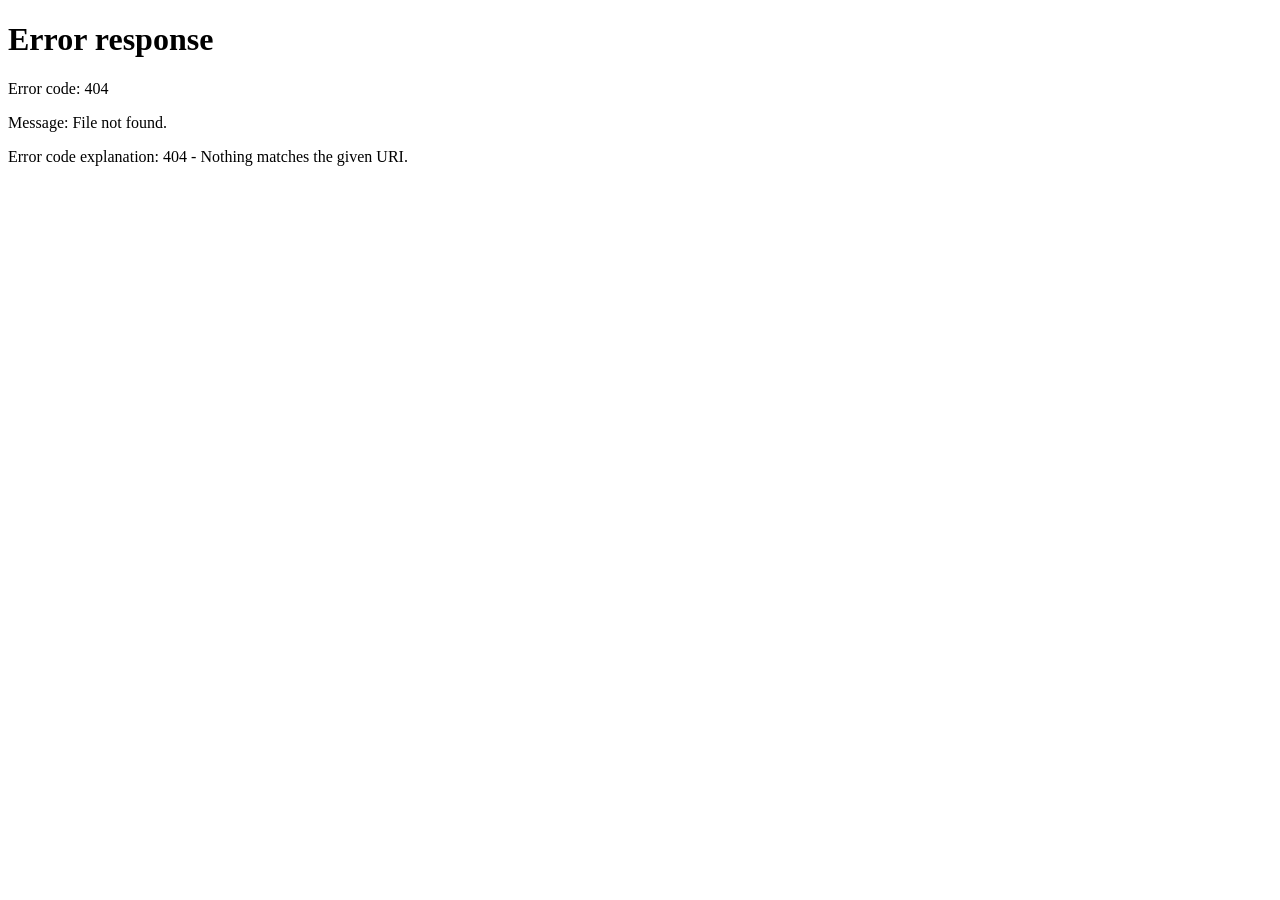
==== static/index.html @ b67900e4 "feat: 添加 Web 管理面板 - 组件化 SPA 架构，动态加载 HTML 片段 - 玻璃拟态 UI 设计，支持明暗主题切换 - 仪表盘：账号状态总览、可用模型列表 - 账号管理：添加/删除/检" ====
<!DOCTYPE html>
<html lang="zh-CN" id="html-root">
<head>
    <meta charset="UTF-8">
    <meta name="viewport" content="width=device-width, initial-scale=1.0, maximum-scale=5.0, user-scalable=yes">
    <meta name="theme-color" content="#059669">
    <meta name="description" content="Gemini2API Management Console">
    <title>Gemini2API - 管理控制台</title>
    <link rel="stylesheet" href="app/base.css">
    <link rel="stylesheet" href="app/mobile.css">
    <link rel="stylesheet" href="https://cdnjs.cloudflare.com/ajax/libs/font-awesome/6.4.0/css/all.min.css">
    <script type="module">
        import { getCurrentTheme } from './app/theme-switcher.js';
        const theme = getCurrentTheme();
        if (theme === 'dark') document.documentElement.setAttribute('data-theme', 'dark');
    </script>
</head>
<body>
    <div class="container">
        <!-- Header will be inserted here by component-loader -->

        <div class="main-content">
            <!-- Sidebar container -->
            <div id="sidebar-container"></div>

            <!-- Content Area -->
            <main class="content" role="main" id="content-container">
                <!-- Sections will be inserted here by component-loader -->
            </main>
        </div>
    </div>

    <!-- Toast Notifications -->
    <div id="toastContainer" class="toast-container"></div>

    <!-- Scripts -->
    <script type="module">
        import { initializeComponents } from './app/component-loader.js';

        (async function() {
            try {
                await initializeComponents();
            } catch (error) {
                console.error('Failed to load components:', error);
                document.body.innerHTML = '<div style="padding:2rem;text-align:center;"><h2>加载失败</h2><p>请刷新页面重试</p></div>';
            }
        })();
    </script>
    <script type="module" src="app/app.js"></script>
</body>
</html>
---- static/app/base.css ----
/* CSS变量 - 亮色主题（默认） */
:root {
    /* 主色调 */
    --primary-color: #059669;
    --primary-hover: #047857;
    --primary-light: #34d399;

    /* 辅助色 */
    --secondary-color: #10b981;
    --success-color: #10b981;
    --danger-color: #ef4444;
    --warning-color: #f59e0b;
    --info-color: #3b82f6;

    /* 背景色 */
    --bg-primary: #ffffff;
    --bg-secondary: #f8fafc;
    --bg-tertiary: #f1f5f9;
    --bg-glass: rgba(255, 255, 255, 0.8);

    /* 文本色 */
    --text-primary: #0f172a;
    --text-secondary: #475569;
    --text-tertiary: #94a3b8;

    /* 边框和分割线 */
    --border-color: #e2e8f0;
    --border-hover: #cbd5e1;

    /* 阴影 */
    --shadow-sm: 0 1px 2px 0 rgba(0, 0, 0, 0.05);
    --shadow-md: 0 4px 6px -1px rgba(0, 0, 0, 0.05), 0 2px 4px -1px rgba(0, 0, 0, 0.03);
    --shadow-lg: 0 10px 15px -3px rgba(0, 0, 0, 0.05), 0 4px 6px -2px rgba(0, 0, 0, 0.025);
    --shadow-xl: 0 20px 25px -5px rgba(0, 0, 0, 0.05), 0 10px 10px -5px rgba(0, 0, 0, 0.02);
    --shadow-glass: 0 8px 32px 0 rgba(31, 38, 135, 0.07);

    /* 圆角 */
    --radius-sm: 0.375rem;
    --radius-md: 0.5rem;
    --radius-lg: 0.75rem;
    --radius-xl: 1rem;
    --radius-full: 9999px;

    /* 动画 */
    --transition: all 0.2s cubic-bezier(0.4, 0, 0.2, 1);

    /* 辅助色透明度版本 */
    --primary-10: rgba(5, 150, 105, 0.1);
    --primary-20: rgba(5, 150, 105, 0.2);
    --success-10: rgba(16, 185, 129, 0.1);
    --warning-15: rgba(245, 158, 11, 0.15);
    --danger-10: rgba(239, 68, 68, 0.1);
    --info-10: rgba(59, 130, 246, 0.1);

    /* 遮罩背景 */
    --overlay-bg: rgba(0, 0, 0, 0.6);

    /* 代码块和日志区域 */
    --code-bg: #1e1e1e;
    --code-text: #d4d4d4;
}

/* CSS变量 - 暗黑主题 */
[data-theme="dark"] {
    --primary-color: #34d399;
    --primary-hover: #10b981;
    --primary-light: #6ee7b7;

    --secondary-color: #34d399;
    --success-color: #34d399;
    --danger-color: #f87171;
    --warning-color: #fbbf24;
    ---border-hover: #475569;

    --shadow-sm: 0 1px 2px 0 rgba(0, 0, 0, 0.3);
    --shadow-md: 0 4px 6px -1px rgba(0, 0, 0, 0.4);
    --shadow-lg: 0 10px 15px -3px rgba(0, 0, 0, 0.5);
    --shadow-xl: 0 20px 25px -5px rgba(0, 0, 0, 0.6);
    --shadow-glass: 0 8px 32px 0 rgba(0, 0, 0, 0.3);

    --primary-10: rgba(16, 185, 129, 0.1);
    --primary-20: rgba(16, 185, 129, 0.2);
    --success-10: rgba(16, 185, 129, 0.1);
    --warning-15: rgba(251, 191, 36, 0.15);
    --danger-10: rgba(248, 113, 113, 0.1);
    --info-10: rgba(96, 165, 250, 0.1);

    --overlay-bg: rgba(0, 0, 0, 0.8);

    --code-bg: #0d1117;
    --code-text: #e6edf3;
}

/* 基础样式 */
* {
    margin: 0;
    padding: 0;
    box-sizing: border-box;
}

body {
    font-family: -apple-system, BlinkMacSystemFont, 'Segoe UI', Roboto, 'Helvetica Neue', Arial, sans-serif;
    background: var(--bg-secondary);
    color: var(--text-primary);
    line-height: 1.6;
    transition: background-color 0.3s ease, color 0.3s ease;
}

/* 滚动条美化 */
::-webkit-scrollbar {
    width: 8px;
    height: 8px;
}

::-webkit-scrollbar-track {
    background: transparent;
}

::-webkit-scrollbar-thumb {
    background: var(--border-color);
    border-radius: 4px;
}

::-webkit-scrollbar-thumb:hover {
    background: var(--text-tertiary);
}

/* 容器 */
.container {
    display: flex;
    flex-direction: column;
    min-height: 100vh;
}

/* 主要内容区域 */
.main-content {
    display: flex;
    flex: 1;
    max-width: 1600px;
    width: 100%;
    margin: 0 auto;
    padding: 1.5rem;
    gap: 1.5rem;
}

/* 内容区域 */
.content {
    flex: 1;
    padding: 0;
}

/* Section */
.section {
    display: none;
    animation: fadeIn 0.3s ease;
}

.section.active {
    display: block;
}

.section h2 {
    font-size: 1.5rem;
    font-weight: 700;
    margin-bottom: 1.5rem;
    color: var(--text-primary);
}

.section-header {
    display: flex;
    align-items: center;
    justify-content: space-between;
    margin-bottom: 1.5rem;
}

/* 统计卡片网格 */
.stats-grid {
    display: grid;
    grid-template-columns: repeat(auto-fit, minmax(250px, 1fr));
    gap: 1.5rem;
    margin-bottom: 2rem;
}

.stat-card {
    background: var(--bg-primary);
    border: 1px solid var(--border-color);
    border-radius: var(--radius-xl);
    padding: 1.5rem;
    display: flex;
    align-items: center;
    gap: 1rem;
    transition: var(--transition);
    box-shadow: var(--shadow-sm);
}

.stat-card:hover {
    box-shadow: var(--shadow-md);
    transform: translateY(-2px);
}

.stat-icon {
    width: 48px;
    height: 48px;
    border-radius: var(--radius-lg);
    display: flex;
    align-items: center;
    justify-content: center;
    font-size: 1.5rem;
    flex-shrink: 0;
}

.stat-icon.primary {
    background: var(--primary-10);
    color: var(--primary-color);
}

.stat-icon.success {
    background: var(--success-10);
    color: var(--success-color);
}

.stat-icon.warning {
    background: var(--warning-15);
    color: var(--warning-color);
}

.stat-icon.danger {
    background: var(--danger-10);
    color: var(--danger-color);
}

.stat-icon.info {
    background: var(--info-10);
    color: var(--info-color);
}

.stat-info {
    flex: 1;
}

.stat-info h3 {
    font-size: 1.75rem;
    font-weight: 700;
    color: var(--text-primary);
    margin-bottom: 0.25rem;
}

.stat-info p {
    font-size: 0.875rem;
    color: var(--text-secondary);
}

/* 卡片 */
.card {
    background: var(--bg-primary);
    border: 1px solid var(--border-color);
    border-radius: var(--radius-xl);
    padding: 1.5rem;
    box-shadow: var(--shadow-sm);
    transition: var(--transition);
    margin-bottom: 1.5rem;
}

.card-header {
    display: flex;
    align-items: center;
    justify-content: space-between;
    margin-bottom: 1rem;
    padding-bottom: 1rem;
    border-bottom: 1px solid var(--border-color);
}

.card-header h3 {
    font-size: 1.125rem;
    font-weight: 600;
    color: var(--text-primary);
}

/* 信息网格 */
.info-grid {
    display: grid;
    grid-template-columns: repeat(auto-fit, minmax(200px, 1fr));
    gap: 1rem;
}

.info-item {
    display: flex;
    flex-direction: column;
    gap: 0.5rem;
}

.info-label {
    font-size: 0.875rem;
    color: var(--text-secondary);
    display: flex;
    align-items: center;
    gap: 0.5rem;
}

.info-value {
    font-size: 1rem;
    font-weight: 600;
    color: var(--text-primary);
}

/* 按钮 */
.btn {
    display: inline-flex;
    align-items: center;
    justify-content: center;
    gap: 0.5rem;
    padding: 0.625rem 1.25rem;
    border: 1px solid transparent;
    border-radius: var(--radius-lg);
    font-size: 0.875rem;
    font-weight: 600;
    cursor: pointer;
    transition: var(--transition);
    text-decoration: none;
    background: none;
}

.btn:active {
    transform: scale(0.98);
}

.btn-primary {
    background: var(--primary-color);
    color: #ffffff;
}

.btn-primary:hover {
    background: var(--primary-hover);
    box-shadow: 0 4px 6px -1px var(--primary-20);
}

.btn-danger {
    background: var(--bg-primary);
    color: var(--danger-color);
    border-color: var(--danger-color);
}

.btn-danger:hover {
    background: var(--danger-color);
    color: #ffffff;
}

.btn-outline {
    background: transparent;
    color: var(--text-secondary);
    border-color: var(--border-color);
}

.btn-outline:hover {
    background: var(--bg-tertiary);
    border-color: var(--primary-color);
    color: var(--primary-color);
}

.btn-sm {
    padding: 0.375rem 0.75rem;
    font-size: 0.8125rem;
}

.btn-lg {
    padding: 0.875rem 1.5rem;
    font-size: 1rem;
}

/* 表单 */
.form-group {
    margin-bottom: 1.25rem;
}

.form-label {
    display: block;
    margin-bottom: 0.5rem;
    font-size: 0.875rem;
    font-weight: 600;
    color: var(--text-primary);
}

.form-control {
    width: 100%;
    padding: 0.75rem 1rem;
    border: 1px solid var(--border-color);
    border-radius: var(--radius-lg);
    font-size: 0.9rem;
    transition: var(--transition);
    background: var(--bg-secondary);
    color: var(--text-primary);
}

.form-control:focus {
    outline: none;
    border-color: var(--primary-color);
    background: var(--bg-primary);
    box-shadow: 0 0 0 4px var(--primary-10);
}

.form-hint {
    display: block;
    margin-top: 0.375rem;
    font-size: 0.8125rem;
    color: var(--text-tertiary);
}

select.form-control {
    cursor: pointer;
}

textarea.form-control {
    min-height: 120px;
    resize: vertical;
}

/* 徽章 */
.badge {
    display: inline-flex;
    align-items: center;
    gap: 0.375rem;
    padding: 0.25rem 0.75rem;
    border-radius: var(--radius-full);
    font-size: 0.8125rem;
    font-weight: 600;
}

.badge-success {
    background: var(--success-10);
    color: var(--success-color);
}

.badge-danger {
    background: var(--danger-10);
    color: var(--danger-color);
}

.badge-warning {
    background: var(--warning-15);
    color: var(--warning-color);
}

.badge-info {
    background: var(--info-10);
    color: var(--info-color);
}

.badge-secondary {
    background: var(--bg-tertiary);
    color: var(--text-secondary);
}

/* Toast 通知 */
.toast-container {
    position: fixed;
    top: 1rem;
    right: 1rem;
    z-index: 1001;
    display: flex;
    flex-direction: column;
    gap: 0.5rem;
    pointer-events: none;
}

.toast {
    background: var(--bg-primary);
    border: 1px solid var(--border-color);
    border-radius: var(--radius-lg);
    padding: 1rem 1.5rem;
    box-shadow: var(--shadow-lg);
    min-width: 300px;
    opacity: 0;
    transform: translateX(100%);
    transition: all 0.3s ease;
    pointer-events: auto;
}

.toast.show {
    opacity: 1;
    transform: translateX(0);
}

.toast-success {
    border-left: 4px solid var(--success-color);
}

.toast-error {
    border-left: 4px solid var(--danger-color);
}

.toast-info {
    border-left: 4px solid var(--info-color);
}

.toast-warning {
    border-left: 4px solid var(--warning-color);
}

/* 模态框 */
.modal-overlay {
    position: fixed;
    top: 0;
    left: 0;
    right: 0;
    background: var(--overlay-bg);
    z-index: 999;
    display: none;
    align-items: center;
    justify-content: center;
    opacity: 0;
    transition: opacity 0.3s ease;
}

.modal-overlay.active {
    display: flex;
    opacity: 1;
}

.modal {
    background: var(--bg-primary);
    border-radius: var(--radius-xl);
    box-shadow: var(--shadow-xl);
    max-width: 600px;
    width: 90%;
    max-height: 90vh;
    overflow: hidden;
    display: flex;
    flex-direction: column;
    animation: modalIn 0.3s ease;
}

.modal-header {
    display: flex;
    align-items: center;
    justify-content: space-between;
    padding: 1.5rem;
    border-bottom: 1px solid var(--border-color);
}

.modal-header h3 {
    font-size:ght: 700;
    color: var(--text-primary);
}

.modal-close {
    width: 36px;
    height: 36px;
    border-radius: 50%;
    border: none;
    background: var(--bg-tertiary);
    color: var(--text-secondary);
    cursor: pointer;
    display: flex;
    align-items: center;
    justify-content: center;
    transition: var(--transition);
}

.modal-close:hover {
    background: var(--danger-color);
    color: #ffffff;
}

.modal-body {
    padding: 1.5rem;
    overflow-y: auto;
}

.modal-footer {
    display: flex;
    align-items: center;
    justify-content: flex-end;
    gap: 0.75rem;
    padding: 1.5rem;
    border-top: 1px solid var(--border-color);
}

/* 表格 */
.table-container {
    overflow-x: auto;
    border-radius: var(--radius-lg);
    border: 1px solid var(--border-color);
}

table {
    width: 100%;
    border-collapse: collapse;
    background: var(--bg-primary);
}

th {
    background: var(--bg-tertiary);
    padding: 0.875rem 1rem;
    text-align: left;
    font-size: 0.875rem;
    font-weight: 600;
    color: var(--text-secondary);
    border-bottom: 1px solid var(--border-color);
}

td {
    padding: 0.875rem 1rem;
    border-bottom: 1px solid var(--border-color);
    font-size: 0.875rem;
    color: var(--text-primary);
}

tr:last-child td {
    border-bottom: none;
}

tr:hover {
    background: var(--bg-secondary);
}

/* 账户卡片 */
.accounts-grid {
    display: grid;
    grid-template-columns: repeat(auto-fill, minmax(300px, 1fr));
    gap: 1.5rem;
}

.account-card {
    background: var(--bg-primary);
    border: 1px solid var(--border-color);
    border-radius: var(--radius-xl);
    padding: 1.5rem;
    transition: var(--transition);
}

.account-card:hover {
    box-shadow: var(--shadow-md);
    transform: translateY(-2px);
}

.account-card-header {
    display: flex;
    align-items: center;
    justify-content: space-between;
    margin-bottom: 1rem;
}

.account-detail {
    display: flex;
    justify-content: space-between;
    padding: 0.5rem 0;
    font-size: 0.875rem;
}

.account-actions {
    display: flex;
    gap: 0.5rem;
    margin-top: 1rem;
}

/* 提供商状态网格 */
.provider-status-grid {
    display: grid;
    grid-template-columns: repeat(auto-fill, minmax(250px, 1fr));
    gap: 1rem;
}

.provider-card {
    background: var(--bg-primary);
    border: 1px solid var(--border-color);
    border-radius: var(--radius-lg);
    padding: 1rem;
    transition: var(--transition);
}

.provider-card:hover {
    box-shadow: var(--shadow-md);
}

/* 系统信息面板 */
.system-info-panel {
    background: var(--bg-primary);
    border: 1px solid var(--border-color);
    border-radius: var(--radius-xl);
    padding: 1.5rem;
    margin-bottom: 1.5rem;
}

.system-info-header {
    display: flex;
    align-items: center;
    justify-content: space-between;
    margin-bottom: 1.5rem;
}

.system-info-header h3 {
    font-size: 1.125rem;
    font-weight: 600;
    color: var(--text-primary);
}

/* 日志容器 */
.logs-container {
    background: var(--code-bg);
    border-radius: var(--radius-lg);
    padding: 1rem;
    height: 500px;
    overflow-y: auto;
    font-family: 'Courier New', monospace;
    font-size: 0.8125rem;
}

.log-entry {
    padding: 0.5rem;
    margin-bottom: 0.25rem;
    border-radius: var(--radius-sm);
    display: flex;
    gap: 0.75rem;
}

.log-time {
    color: var(--text-tertiary);
    flex-shrink: 0;
}

.log-level-info {
    color: var(--info-color);
}

.log-level-error {
    color: var(--danger-color);
}

.log-level-warn {
    color: var(--warning-color);
}

.log-level-debug {
    color: var(--text-tertiary);
}

.log-message {
    color: var(--code-text);
    flex: 1;
}

/* Playground */
.playground-container {
    display: grid;
    grid-template-columns: 1fr 1fr;
    gap: 1.5rem;
}

.playground-panel {
    background: var(--bg-primary);
    border: 1px solid var(--border-color);
    border-radius: var(--radius-xl);
    padding: 1.5rem;
}

.response-area {
    background: var(--code-bg);
    color: var(--code-text);
    border-radius: var(--radius-lg);
    padding: 1rem;
    min-height: 300px;
    font-family: 'Courier New', monospace;
    font-size: 0.875rem;
    white-space: pre-wrap;
    word-wrap: break-word;
}

/* 空状态 */
.empty-state {
    text-align: center;
    padding: 3rem 1rem;
    color: var(--text-tertiary);
}

.empty-state i {
    font-size: 3rem;
    margin-bottom: 1rem;
    opacity: 0.5;
}

/* 加载动画 */
.loading-spinner {
    display: inline-block;
    width: 20px;
    height: 20px;
    border: 3px solid var(--border-color);
    border-top-color: var(--primary-color);
    border-radius: 50%;
    animation: spin 0.8s linear infinite;
}

/* 工具类 */
.text-muted {
    color: var(--text-tertiary);
}

.text-success {
    color: var(--success-color);
}

.text-danger {
    color: var(--danger-color);
}

.hidden {
    display: none !important;
}

.flex {
    display: flex;
}

.items-center {
    align-items: center;
}

.justify-between {
    justify-content: space-between;
}

/* 主题切换按钮 */
.theme-toggle {
    display: inline-flex;
    align-items: center;
    justify-content: center;
    width: 40px;
    height: 40px;
    padding: 0;
    background: var(--bg-tertiary);
    color: var(--text-secondary);
    border: 1px solid var(--border-color);
    border-radius: 50%;
    cursor: pointer;
    font-size: 1.125rem;
    transition: var(--transition);
}

.theme-toggle:hover {
    background: var(--bg-secondary);
    border-color: var(--primary-color);
    transform: translateY(-2px);
    box-shadow: var(--shadow-md);
}

.theme-toggle .fa-sun {
    display: none;
}

.theme-toggle .fa-moon {
    display: inline-block;
}

[data-theme="dark"] .theme-toggle .fa-sun {
    display: inline-block;
}

[data-theme="dark"] .theme-toggle .fa-moon {
    display: none;
}

/* 移动端菜单按钮 */
.mobile-menu-toggle {
    display: none;
    background: var(--bg-tertiary);
    border: 1px solid var(--border-color);
    border-radius: var(--radius-lg);
    font-size: 1.25rem;
    color: var(--text-primary);
    cursor: pointer;
    padding: 0.5rem;
    transition: var(--transition);
    width: 40px;
    height: 40px;
    align-items: center;
    justify-content: center;
}

.mobile-menu-toggle:hover {
    background: var(--bg-secondary);
    border-color: var(--primary-color);
    color: var(--primary-color);
}

/* Details/Summary */
details {
    background: var(--bg-secondary);
    border: 1px solid var(--border-color);
    border-radius: var(--radius-lg);
    padding: 1rem;
    margin-bottom: 1rem;
}

summary {
    cursor: pointer;
    font-weight: 600;
    color: var(--text-primary);
    user-select: none;
}

summary:hover {
    color: var(--primary-color);
}

/* 模型列表 */
.models-list {
    display: flex;
    flex-wrap: wrap;
    gap: 0.5rem;
    margin-top: 0.5rem;
}

.model-tag {
    display: inline-block;
    padding: 0.25rem 0.75rem;
    background: var(--bg-tertiary);
    border-radius: var(--radius-full);
    font-size: 0.75rem;
    color: var(--text-secondary);
}

/* 配置项 */
.config-grid {
    display: grid;
    grid-template-columns: repeat(auto-fit, minmax(250px, 1fr));
    gap: 1rem;
}

.config-item {
    display: flex;
    flex-direction: column;
    gap: 0.5rem;
}

.config-key {
    font-size: 0.875rem;
    font-weight: 600;
    color: var(--text-secondary);
}

.config-value {
    font-size: 1rem;
    color: var(--text-primary);
    font-family: 'Courier New', monospace;
}

/* 动画 */
@keyframes fadeIn {
    from {
        opacity: 0;
    }
    to {
        opacity: 1;
    }
}

@keyframes pulse {
    0%, 100% {
        opacity: 1;
    }
    50% {
        opacity: 0.5;
    }
}

@keyframes spin {
    to {
        transform: rotate(360deg);
    }
}

@keyframes modalIn {
    from {
        opacity: 0;
        transform: scale(0.95);
    }
    to {
        opacity: 1;
        transform: scale(1);
    }
}
---- static/app/mobile.css ----
/* ========================================
   移动端优化样式
   ======================================== */

/* 移动端汉堡菜单按钮 */
.mobile-menu-toggle {
    display: none;
    background: var(--bg-tertiary);
    border: 1px solid var(--border-color);
    border-radius: var(--radius-lg);
    font-size: 1.25rem;
    color: var(--text-primary);
    cursor: pointer;
    padding: 0.5rem;
    transition: var(--transition);
    width: 40px;
    height: 40px;
    align-items: center;
    justify-content: center;
}

.mobile-menu-toggle:hover {
    background: var(--bg-secondary);
    border-color: var(--primary-color);
    color: var(--primary-color);
}

/* ========================================
   移动端适配 (最大宽度 768px)
   ======================================== */
@media (max-width: 768px) {
    /* 显示汉堡菜单按钮 */
    .mobile-menu-toggle {
        display: flex !important;
    }

    /* 主内容区域 */
    .main-content {
        flex-direction: column;
        gap: 1rem;
        padding: 1rem;
    }

    /* 侧边栏移动端样式 */
    .sidebar {
        width: 100%;
        border: none;
        border-radius: var(--radius-xl);
        padding: 0.5rem;
    }

    /* 内容区域 */
    .content {
        padding: 0;
    }

    .section h2 {
        font-size: 1.25rem;
        margin-bottom: 1rem;
    }

    /* 统计卡片 */
    .stats-grid {
        grid-template-columns: repeat(2, 1fr);
        gap: 0.75rem;
    }

    .stat-card {
        padding: 0.875rem;
        border-radius: var(--radius-lg);
    }

    .stat-icon {
        width: 40px;
        height: 40px;
        font-size: 1.125rem;
    }

    .stat-info h3 {
        font-size: 1.25rem;
    }

    .stat-info00;
    }

    .form-control {
        padding: 0.625rem 0.875rem;
        font-size: 0.875rem;
        border-radius: var(--radius-md);
    }

    textarea.form-control {
        min-height: 100px;
    }

    /* 按钮优化 */
    .btn {
        padding: 0.625rem 1rem;
        font-size: 0.8125rem;
        border-radius: var(--radius-md);
    }

    /* 信息网格 */
    .info-grid {
        grid-template-columns: 1fr;
        gap: 0.75rem;
    }

    .info-item {
        padding: 0.75rem;
        flex-direction: column;
        align-items: flex-start;
        gap: 0.5rem;
        border-radius: var(--radius-md);
        background: var(--bg-secondary);
    }

    .info-label {
        font-size: 0.75rem;
        font-weight: 500;
        color: var(--text-secondary);
    }

    .info-value {
        font-size: 0.875rem;
        font-weight: 600;
        color: var(--text-primary);
    }

    /* 账户卡片 */
    .accounts-grid {
        grid-template-columns: 1fr;
        gap: 0.75rem;
    }

    /* 日志容器 */
    .logs-container {
        height: calc(100vh - 280px);
        min-height: 300px;
        font-size:
        font-size: 0.6875rem;
        line-height: 1.4;
        border-radius: var(--radius-sm);
    }

    /* Toast 通知 */
    .toast-container {
        left: 1rem;
        right: 1rem;
        bottom: 1rem;
        poin%;
        max-width: 95%;
        max-height: 90vh;
        margin: 5vh auto;
        padding: 1rem;
        border-radius: var(--radius-xl);
    }

    .modal-header {
        padding: 1rem;
        margin: -1rem -1rem 1rem -1rem;
        border-bottom: 1px solid var(--border-color);
    }

    .modal-header h3 {
        font-size: 1.125rem;
    }

    .modal-close {
        width: 32px;
        height: 32px;
        font-size: 1.25rem;
    }

    .modal-body {
        padding: 0;
        max-height: calc(90vh - 140px);
    }

    /* Playground */
    .playground-container {
        grid-template-columns: 1fr;
        gap: 1rem;
    }

    /* 配置网格 */
    .config-grid {
        grid-template-columns: 1fr;
        gap: 0.75rem;
    }
}

/* ========================================
   小屏幕移动设备 (最大宽度 480px)
   ======================================== */
@media (max-width: 480px) {
    /* 统计卡片 */
    .stats-grid {
        grid-template-columns: 1fr;
        gap: 0.625rem;
    }

    .stat-icon {
        width: 36px;
        height: 36px;
        font-size: 1rem;
    }

    .stat-info h3 {
        font-size: 1.125rem;
    }

    /* 表单控件 */
    .form-control {
        font-size: 16px; /* 防止iOS自动缩放 */
    }

    select.form-control {
        font-size: 16px;
    }

    /* Section标题 */
    .section h2 {
        font-size: 1.125rem;
    }

    /* 日志 */
    .logs-container {
        font-size: 0.625rem;
        padding: 0.5rem;
        height: calc(100vh - 260px);
    }

    .log-entry {
        padding: 0.3125rem;
        font-size: 0.625rem;
    }

    /* Toast */
    .toast {
        font-size: 0.75rem;
        padding: 0.625rem 0.75rem;
    }

    /* 模态框进一步优化 */
    .modal {
        width: 98%;
        max-width: 98%;
        padding: 0.75rem;
    }

    .modal-header {
        padding: 0.75rem;
        margin: -0.75rem -0.75rem 0.75rem -0.75rem;
    }

    .modal-header h3 {
        font-size: 1rem;
    }

    .modal-close {
        width: 28px;
        height: 28px;
        font-size: 1rem;
    }
}

/* ========================================
   触摸优化
   ======================================== */
@media (hover: none) and (pointer: coarse) {
    /* 增加可点击区域 */
    .btn {
        min-height: 44px;
        padding: 0.625rem 1rem;
    }

  g: touch;
    }
}

/* ========================================
   打印样式
   ======================================== */
@media print {
    .mobile-menu-toggle,
    .theme-toggle,
    .btn,
    .modal-overlay {
        display: none !important;
    }

    .main-content {
        flex-direction: column;
    }

    .content {
        padding: 0;
    }

    .section {
        display: block !important;
        page-break-after: always;
    }
}

/* ========================================
   辅助功能优化
   ======================================== */
@media (prefers-reduced-motion: reduce) {
    *,
    *::befe,
    *::after {
        animation-duration: 0.01ms !important;
        animation-iteration-count: 1 !important;
        transition-duration: 0.01ms !important;
    }
}
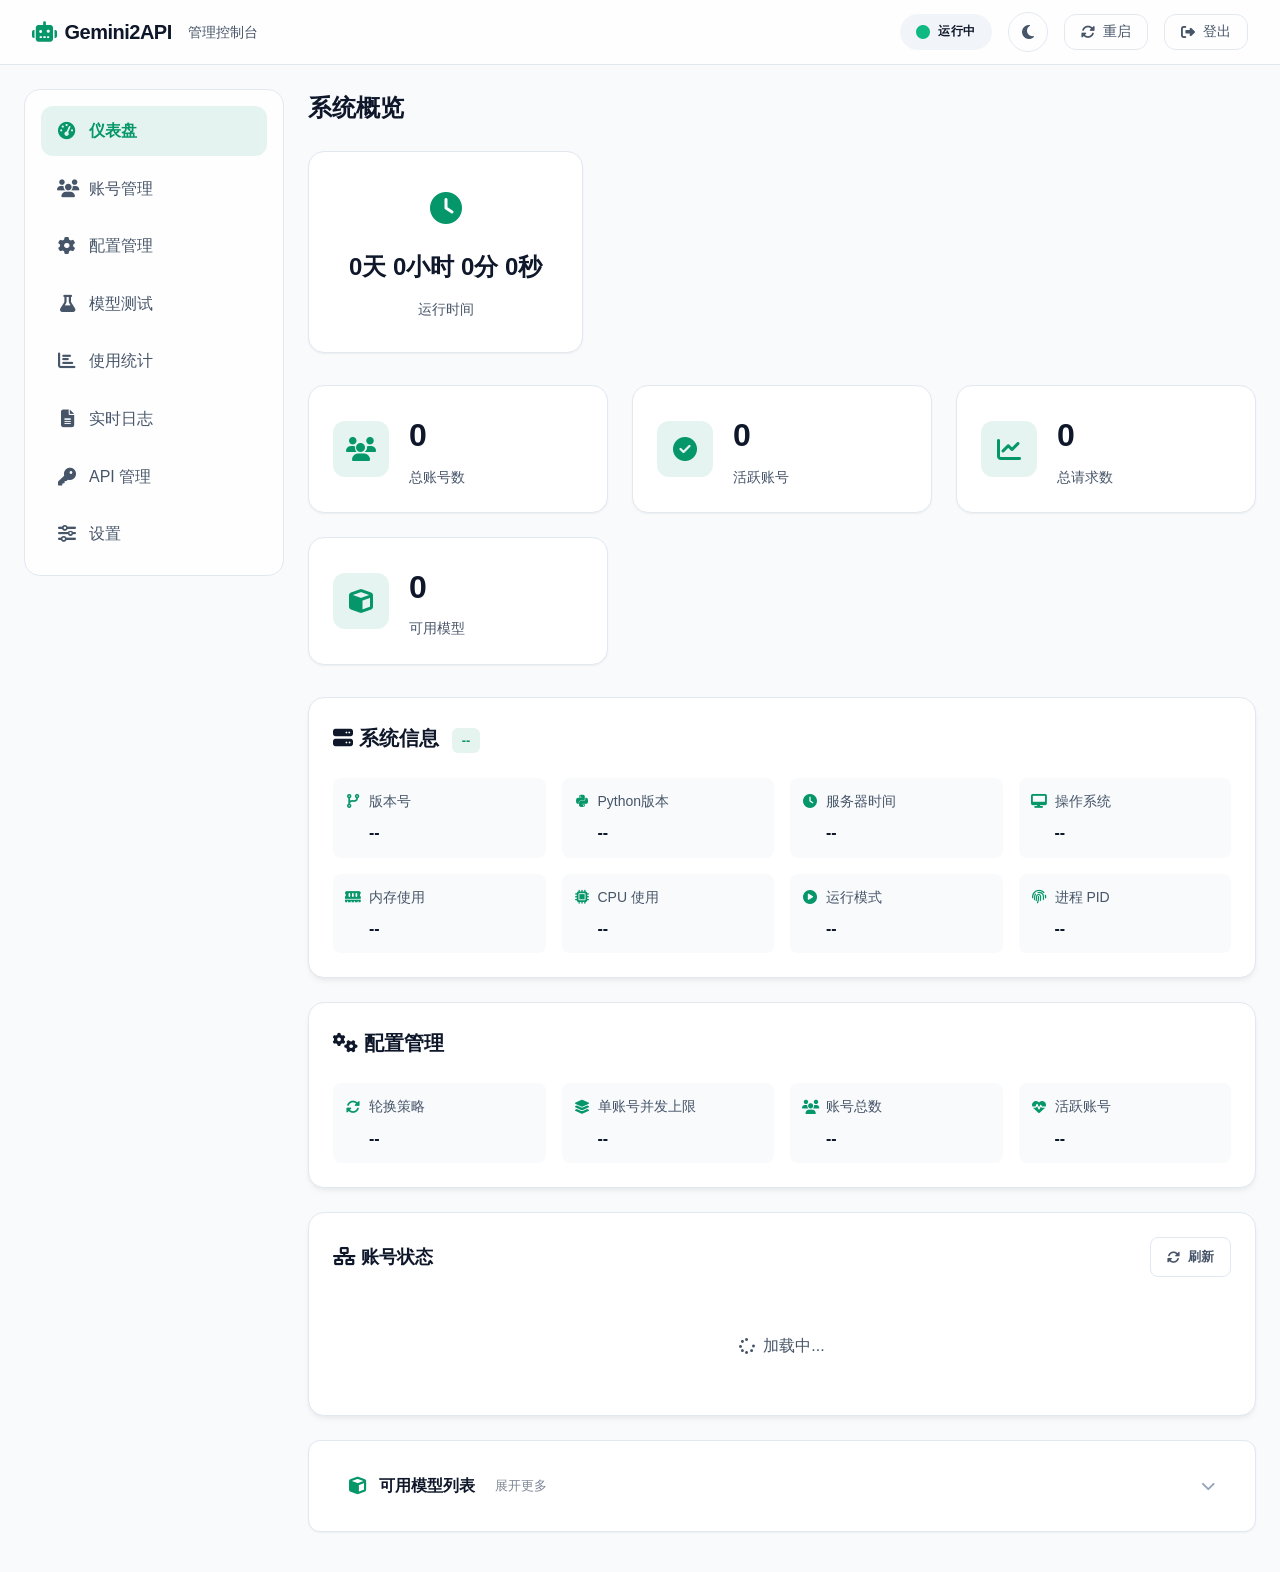
==== commit 73b2aab4: "fix: 模型列表统一为用户友好名称，新增思考模式，Playground 上下文修复" ====
--- a/static/index.html
+++ b/static/index.html
@@ -46,6 +46,6 @@
             }
         })();
     </script>
-    <script type="module" src="app/app.js"></script>
+    <script type="module" src="app/app.js?v=6"></script>
 </body>
 </html>
--- a/static/app/base.css
+++ b/static/app/base.css
@@ -47,6 +47,7 @@
     /* 辅助色透明度版本 */
     --primary-10: rgba(5, 150, 105, 0.1);
     --primary-20: rgba(5, 150, 105, 0.2);
+    --primary-30: rgba(5, 150, 105, 0.3);
     --success-10: rgba(16, 185, 129, 0.1);
     --warning-15: rgba(245, 158, 11, 0.15);
     --danger-10: rgba(239, 68, 68, 0.1);
@@ -54,6 +55,19 @@
 
     /* 遮罩背景 */
     --overlay-bg: rgba(0, 0, 0, 0.6);
+
+    /* 玻璃效果加强版 */
+    --bg-glass-strong: rgba(255, 255, 255, 0.95);
+
+    /* 信息/状态背景 */
+    --info-bg: rgba(59, 130, 246, 0.08);
+    --info-bg-light: rgba(59, 130, 246, 0.04);
+    --info-border: rgba(59, 130, 246, 0.2);
+    --info-text: #1d4ed8;
+    --success-bg: rgba(16, 185, 129, 0.1);
+    --success-text: #059669;
+    --danger-bg: rgba(239, 68, 68, 0.1);
+    --danger-text: #dc2626;
 
     /* 代码块和日志区域 */
     --code-bg: #1e1e1e;
@@ -70,7 +84,18 @@
     --success-color: #34d399;
     --danger-color: #f87171;
     --warning-color: #fbbf24;
-    ---border-hover: #475569;
+    --bg-primary: #1e293b;
+    --bg-secondary: #0f172a;
+    --bg-tertiary: #334155;
+    --bg-glass: rgba(30, 41, 59, 0.85);
+    --bg-glass-strong: rgba(15, 23, 42, 0.95);
+
+    --text-primary: #f1f5f9;
+    --text-secondary: #94a3b8;
+    --text-tertiary: #64748b;
+
+    --border-color: #334155;
+    --border-hover: #475569;
 
     --shadow-sm: 0 1px 2px 0 rgba(0, 0, 0, 0.3);
     --shadow-md: 0 4px 6px -1px rgba(0, 0, 0, 0.4);
@@ -78,9 +103,10 @@
     --shadow-xl: 0 20px 25px -5px rgba(0, 0, 0, 0.6);
     --shadow-glass: 0 8px 32px 0 rgba(0, 0, 0, 0.3);
 
-    --primary-10: rgba(16, 185, 129, 0.1);
-    --primary-20: rgba(16, 185, 129, 0.2);
-    --success-10: rgba(16, 185, 129, 0.1);
+    --primary-10: rgba(52, 211, 153, 0.1);
+    --primary-20: rgba(52, 211, 153, 0.2);
+    --primary-30: rgba(52, 211, 153, 0.3);
+    --success-10: rgba(52, 211, 153, 0.1);
     --warning-15: rgba(251, 191, 36, 0.15);
     --danger-10: rgba(248, 113, 113, 0.1);
     --info-10: rgba(96, 165, 250, 0.1);
@@ -89,6 +115,17 @@
 
     --code-bg: #0d1117;
     --code-text: #e6edf3;
+
+    --info-bg: rgba(59, 130, 246, 0.1);
+    --info-bg-light: rgba(59, 130, 246, 0.05);
+    --info-border: rgba(59, 130, 246, 0.2);
+    --info-text: #93c5fd;
+    --info-color: #60a5fa;
+
+    --success-bg: rgba(52, 211, 153, 0.1);
+    --success-text: #6ee7b7;
+    --danger-bg: rgba(248, 113, 113, 0.1);
+    --danger-text: #fca5a5;
 }
 
 /* 基础样式 */
@@ -516,17 +553,9 @@
     opacity: 1;
 }
 
-.modal {
-    background: var(--bg-primary);
-    border-radius: var(--radius-xl);
-    box-shadow: var(--shadow-xl);
-    max-width: 600px;
-    width: 90%;
-    max-height: 90vh;
-    overflow: hidden;
-    display: flex;
-    flex-direction: column;
-    animation: modalIn 0.3s ease;
+@keyframes modalIn {
+    from { opacity: 0; transform: translateY(-10px); }
+    to { opacity: 1; transform: translateY(0); }
 }
 
 .modal-header {
@@ -538,7 +567,8 @@
 }
 
 .modal-header h3 {
-    font-size:ght: 700;
+    font-size: 1.25rem;
+    font-weight: 700;
     color: var(--text-primary);
 }
 
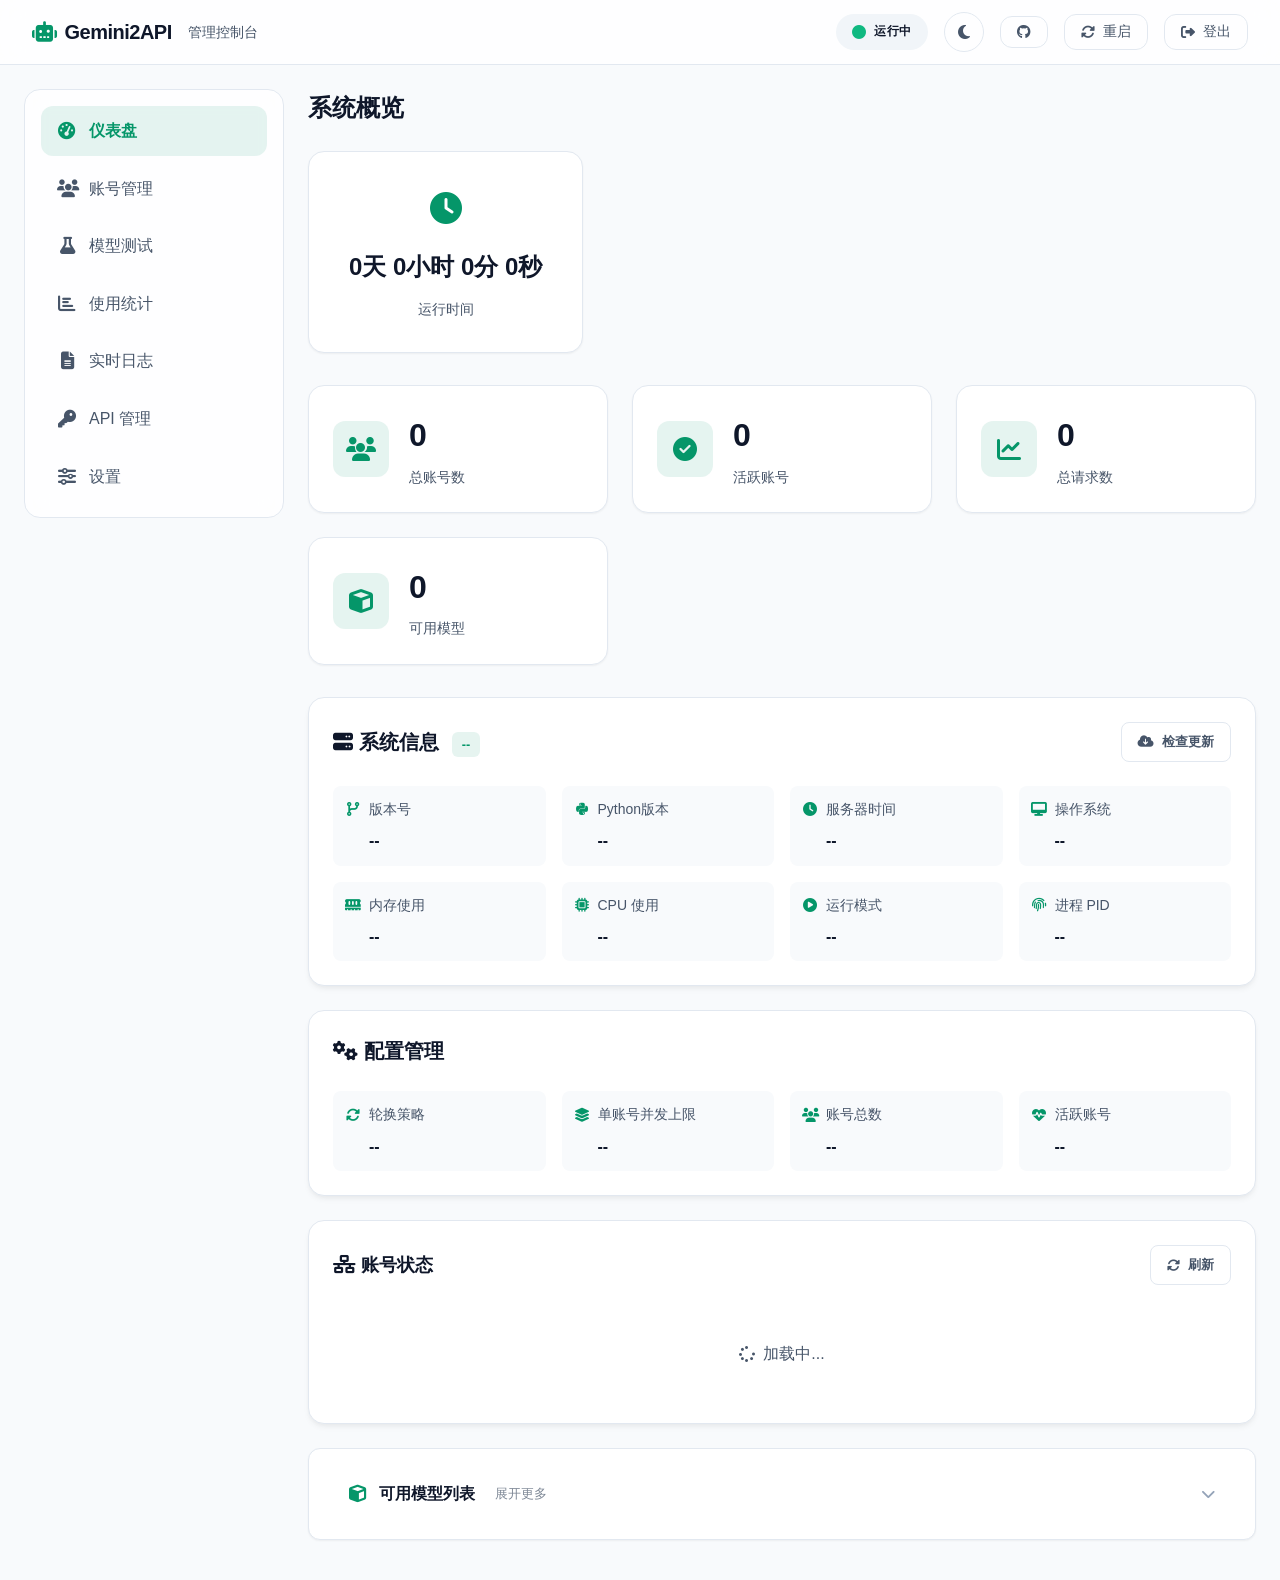
==== commit 643e87dd: "fix: 深色主题修复 - 使用统计表格/设置/API管理/下拉框全部适配" ====
--- a/static/index.html
+++ b/static/index.html
@@ -6,8 +6,8 @@
     <meta name="theme-color" content="#059669">
     <meta name="description" content="Gemini2API Management Console">
     <title>Gemini2API - 管理控制台</title>
-    <link rel="stylesheet" href="app/base.css">
-    <link rel="stylesheet" href="app/mobile.css">
+    <link rel="stylesheet" href="app/base.css?v=3">
+    <link rel="stylesheet" href="app/mobile.css?v=3">
     <link rel="stylesheet" href="https://cdnjs.cloudflare.com/ajax/libs/font-awesome/6.4.0/css/all.min.css">
     <script type="module">
         import { getCurrentTheme } from './app/theme-switcher.js';
@@ -46,6 +46,6 @@
             }
         })();
     </script>
-    <script type="module" src="app/app.js?v=6"></script>
+    <script type="module" src="app/app.js?v=10"></script>
 </body>
 </html>
--- a/static/app/base.css
+++ b/static/app/base.css
@@ -444,6 +444,13 @@
 
 select.form-control {
     cursor: pointer;
+    appearance: none;
+    -webkit-appearance: none;
+}
+
+select.form-control option {
+    background: var(--bg-primary);
+    color: var(--text-primary);
 }
 
 textarea.form-control {
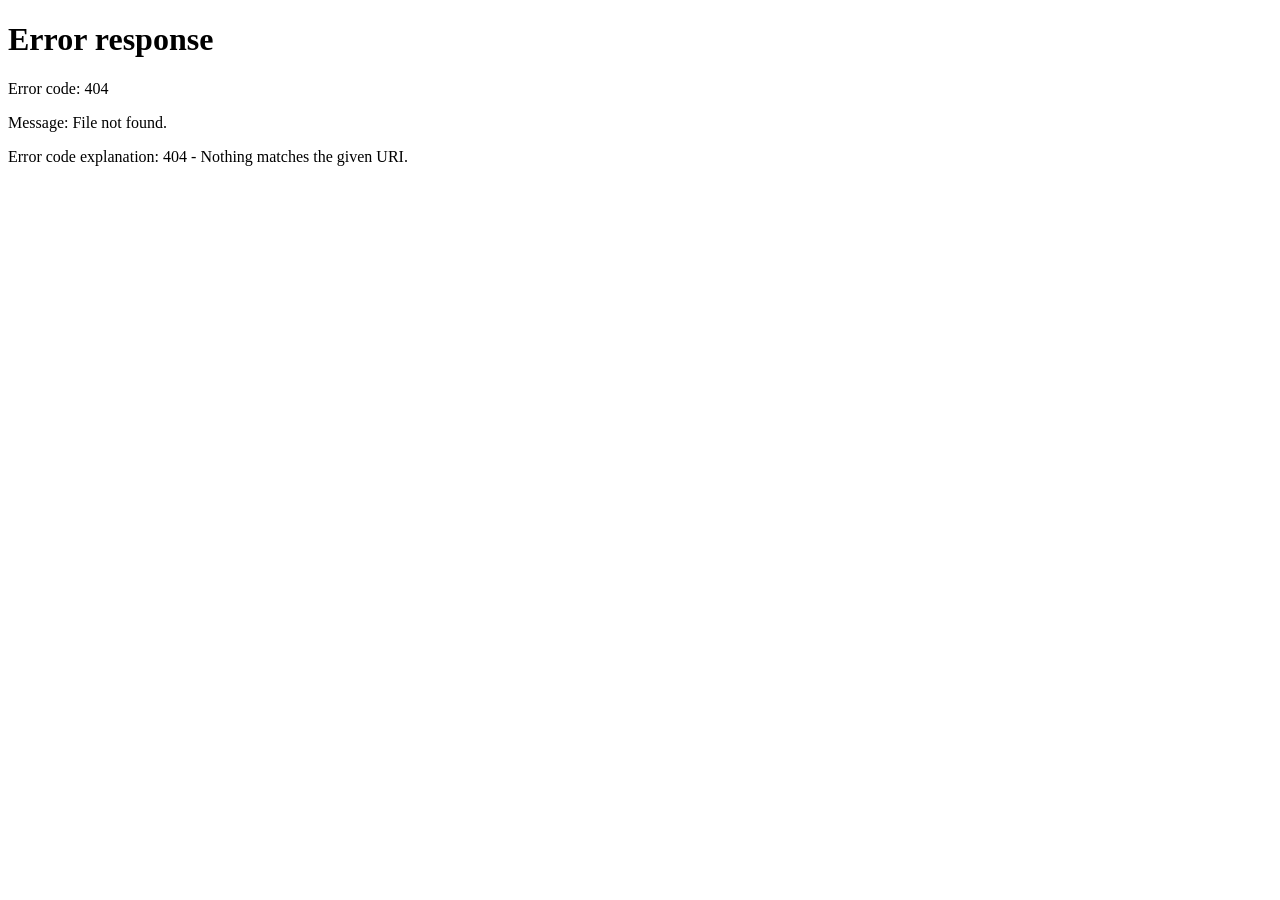
==== commit 08c0f604: "feat: add OAuth streaming and load-aware scheduling" ====
--- a/static/index.html
+++ b/static/index.html
@@ -6,7 +6,7 @@
     <meta name="theme-color" content="#059669">
     <meta name="description" content="Gemini2API Management Console">
     <title>Gemini2API - 管理控制台</title>
-    <link rel="stylesheet" href="app/base.css?v=3">
+    <link rel="stylesheet" href="app/base.css?v=5">
     <link rel="stylesheet" href="app/mobile.css?v=3">
     <link rel="stylesheet" href="https://cdnjs.cloudflare.com/ajax/libs/font-awesome/6.4.0/css/all.min.css">
     <script type="module">
@@ -46,6 +46,6 @@
             }
         })();
     </script>
-    <script type="module" src="app/app.js?v=10"></script>
+    <script type="module" src="app/app.js?v=15"></script>
 </body>
 </html>
--- a/static/app/base.css
+++ b/static/app/base.css
@@ -21,7 +21,8 @@
     /* 文本色 */
     --text-primary: #0f172a;
     --text-secondary: #475569;
-    --text-tertiary: #94a3b8;
+    /* a11y：原 #94a3b8 在白底约 2.6:1 不达 AA；改 #64748b 约 4.8:1 达标 */
+    --text-tertiary: #64748b;
 
     /* 边框和分割线 */
     --border-color: #e2e8f0;
@@ -399,6 +400,27 @@
     font-size: 0.8125rem;
 }
 
+.btn-success {
+    background: var(--success-color);
+    color: #fff;
+    border-color: var(--success-color);
+}
+
+.btn-success:hover {
+    opacity: 0.9;
+}
+
+.btn-secondary {
+    background: var(--bg-tertiary);
+    color: var(--text-primary);
+    border-color: var(--border-color);
+}
+
+.btn-secondary:hover {
+    background: var(--bg-secondary);
+    border-color: var(--border-hover, var(--primary-color));
+}
+
 .btn-lg {
     padding: 0.875rem 1.5rem;
     font-size: 1rem;
@@ -517,6 +539,9 @@
     transform: translateX(100%);
     transition: all 0.3s ease;
     pointer-events: auto;
+    display: flex;
+    align-items: center;
+    gap: 0.6rem;
 }
 
 .toast.show {
@@ -1015,3 +1040,16 @@
         transform: scale(1);
     }
 }
+
+/* ===== 无障碍 a11y ===== */
+/* 键盘可见焦点环（WCAG 2.4.7）：仅键盘聚焦时出现，不影响鼠标点击体验 */
+:focus-visible {
+    outline: 2px solid var(--primary-color);
+    outline-offset: 2px;
+}
+
+/* 暗色主题：主色 #34d399 偏亮，白字对比度仅 ~1.9:1；改用深色字 ~9:1 达 AA */
+[data-theme="dark"] .btn-primary,
+[data-theme="dark"] .btn-success {
+    color: #0b1f17;
+}
--- a/static/app/mobile.css
+++ b/static/app/mobile.css
@@ -80,7 +80,8 @@
         font-size: 1.25rem;
     }
 
-    .stat-info00;
+    .stat-info p {
+        font-size: 0.75rem;
     }
 
     .form-control {
@@ -137,7 +138,6 @@
     .logs-container {
         height: calc(100vh - 280px);
         min-height: 300px;
-        font-size:
         font-size: 0.6875rem;
         line-height: 1.4;
         border-radius: var(--radius-sm);
@@ -148,7 +148,11 @@
         left: 1rem;
         right: 1rem;
         bottom: 1rem;
-        poin%;
+        pointer-events: none;
+    }
+
+    /* 模态框 */
+    .modal-content {
         max-width: 95%;
         max-height: 90vh;
         margin: 5vh auto;
@@ -275,7 +279,8 @@
         padding: 0.625rem 1rem;
     }
 
-  g: touch;
+    .logs-container {
+        -webkit-overflow-scrolling: touch;
     }
 }
 
@@ -309,7 +314,7 @@
    ======================================== */
 @media (prefers-reduced-motion: reduce) {
     *,
-    *::befe,
+    *::before,
     *::after {
         animation-duration: 0.01ms !important;
         animation-iteration-count: 1 !important;
